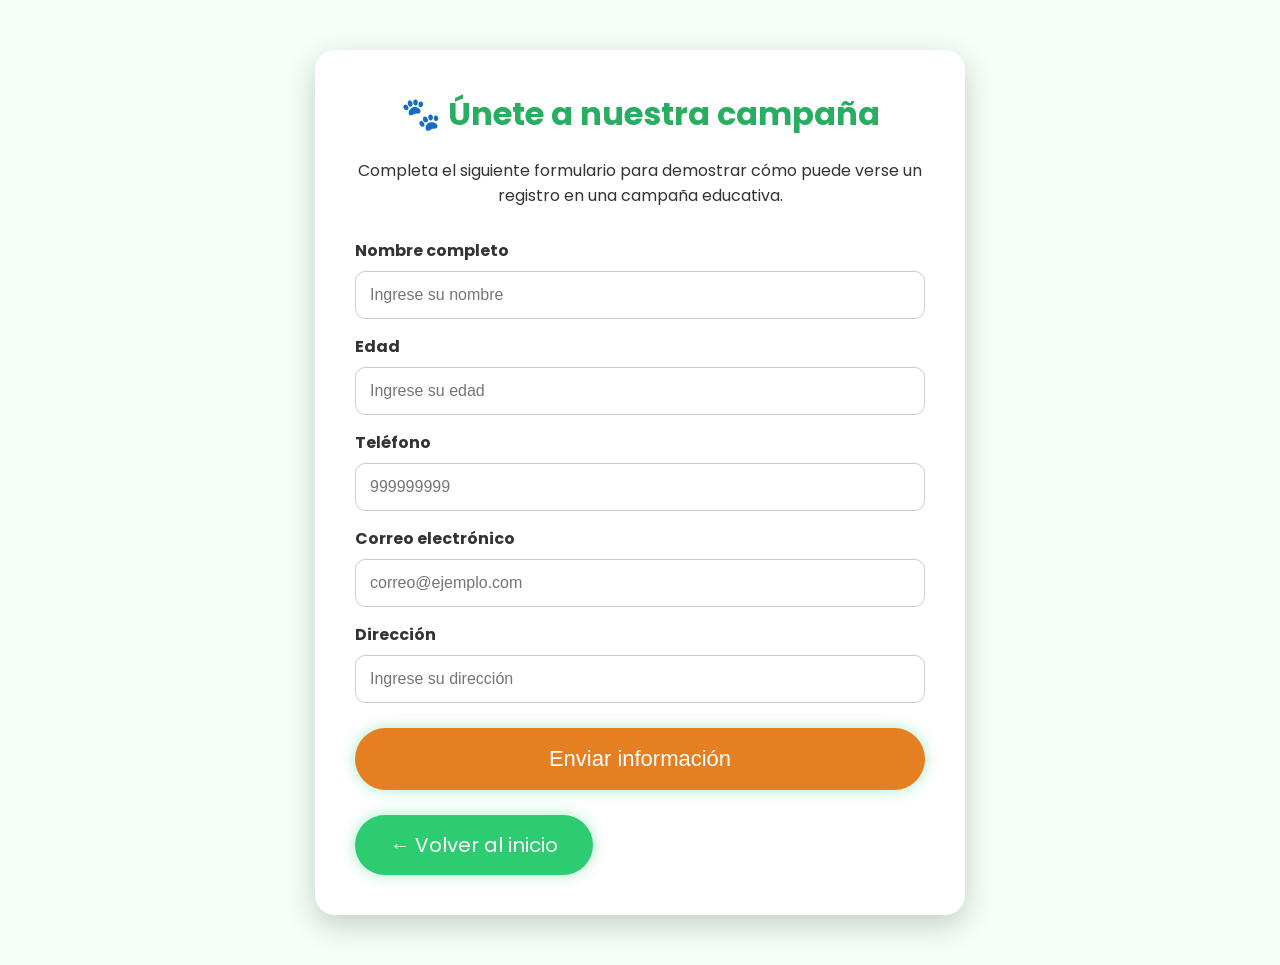
==== formulario.html @ a67ea39f "Primer proyecto web" ====
<!DOCTYPE html>
<html lang="es">
<head>

    <meta charset="UTF-8">
    <meta name="viewport" content="width=device-width, initial-scale=1.0">

    <title>Únete a la campaña</title>

    <link rel="stylesheet" href="style.css">

    <link rel="preconnect" href="https://fonts.googleapis.com">

    <link rel="preconnect" href="https://fonts.gstatic.com" crossorigin>

    <link href="https://fonts.googleapis.com/css2?family=Poppins:wght@300;400;600;700&display=swap" rel="stylesheet">

</head>

<body>

<div class="formulario-container">

    <h1>🐾 Únete a nuestra campaña</h1>

    <p>
        Completa el siguiente formulario para demostrar cómo puede verse un registro en una campaña educativa.
    </p>

    <form action="resultado.html">

        <label>Nombre completo</label>
        <input type="text" placeholder="Ingrese su nombre" required>

        <label>Edad</label>
        <input type="number" min="1" max="120" placeholder="Ingrese su edad" required>

        <label>Teléfono</label>
        <input type="tel" placeholder="999999999" required>

        <label>Correo electrónico</label>
        <input type="email" placeholder="correo@ejemplo.com" required>

        <label>Dirección</label>
        <input type="text" placeholder="Ingrese su dirección" required>

        <button type="submit" class="botonGrande">
            Enviar información
        </button>

    </form>

    <br>

    <a href="index.html" class="boton">
        ← Volver al inicio
    </a>

</div>

</body>
</html>
---- style.css ----
/*==========================
        ESTILOS GENERALES
===========================*/

*{
    margin:0;
    padding:0;
    box-sizing:border-box;
}

body{

    font-family:'Poppins',sans-serif;
    background:#f5fff7;
    color:#333;
    overflow-x:hidden;

}

html{

    scroll-behavior:smooth;

}

/*==========================
          HEADER
===========================*/

header{

    background:linear-gradient(rgba(0,0,0,.55),rgba(0,0,0,.55)),
    url("img/fondo.jpg");

    background-size:cover;
    background-position:center;

    height:100vh;

    display:flex;

    justify-content:center;

    align-items:center;

    text-align:center;

    color:white;

}

.contenedor{

    width:80%;

}

header h1{

    font-size:60px;

    margin-bottom:20px;

}

header p{

    font-size:22px;

    margin-bottom:35px;

    line-height:1.7;

}

/*==========================
        BOTONES
===========================*/

.boton{

    display:inline-block;

    text-decoration:none;

    background:#2ecc71;

    color:white;

    padding:15px 35px;

    border-radius:50px;

    font-size:20px;

    transition:.4s;

}

.boton:hover{

    transform:scale(1.08);

    background:#27ae60;

}

.botonGrande{

    display:inline-block;

    text-decoration:none;

    background:#e67e22;

    color:white;

    padding:18px 40px;

    border-radius:60px;

    font-size:22px;

    margin-top:25px;

    transition:.4s;

}

.botonGrande:hover{

    background:#d35400;

    transform:scale(1.08);

}

/*==========================
        SECCIONES
===========================*/

section{

    width:90%;

    margin:auto;

    padding:70px 0;

}

section h2{

    text-align:center;

    font-size:40px;

    color:#27ae60;

    margin-bottom:25px;

}

section p{

    text-align:center;

    font-size:19px;

    line-height:1.8;

}

/*==========================
          CARDS
===========================*/

.cards{

    display:flex;

    justify-content:space-around;

    gap:30px;

    flex-wrap:wrap;

}

.card{

    width:420px;

    background:white;

    border-radius:20px;

    overflow:hidden;

    box-shadow:0 15px 35px rgba(0,0,0,.15);

    transition:.4s;

}

.card:hover{

    transform:translateY(-10px);

}

.card img{

    width:100%;

    height:270px;

    object-fit:cover;

}

.card h3{

    text-align:center;

    margin-top:20px;

    color:#27ae60;

    font-size:30px;

}

.card p{

    padding:15px;

}

.card ul{

    padding:0 35px 25px;

}

.card li{

    margin-bottom:10px;

    font-size:18px;

}

/*==========================
          TABLA
===========================*/

table{

    width:100%;

    border-collapse:collapse;

    margin-top:30px;

}

th{

    background:#27ae60;

    color:white;

    padding:18px;

    font-size:22px;

}

td{

    border:1px solid #ddd;

    padding:18px;

    text-align:center;

    font-size:20px;

}

tr:nth-child(even){

    background:#f3f3f3;

}


/*=================================
            GALERÍA
==================================*/

.galeria{

    text-align:center;

}

.imagenes{

    display:flex;

    justify-content:center;

    flex-wrap:wrap;

    gap:20px;

    margin-top:40px;

}

.imagenes img{

    width:280px;

    height:220px;

    object-fit:cover;

    border-radius:20px;

    box-shadow:0px 10px 25px rgba(0,0,0,.2);

    transition:.5s;

}

.imagenes img:hover{

    transform:scale(1.08);

}

/*=================================
          BENEFICIOS
==================================*/

.beneficios{

    display:flex;

    justify-content:center;

    gap:30px;

    flex-wrap:wrap;

}

.beneficio{

    width:300px;

    background:white;

    border-radius:20px;

    padding:30px;

    text-align:center;

    box-shadow:0 10px 25px rgba(0,0,0,.12);

    transition:.4s;

}

.beneficio:hover{

    transform:translateY(-10px);

}

.beneficio h3{

    color:#27ae60;

    font-size:28px;

    margin-bottom:15px;

}

/*=================================
            CONTADOR
==================================*/

.contador{

    text-align:center;

    background:#27ae60;

    color:white;

    border-radius:20px;

    padding:60px;

}

.contador h2{

    color:white;

}

#numero{

    font-size:90px;

    margin:20px 0;

}

/*=================================
        FORMULARIO
==================================*/

.formulario-container{

    width:650px;

    margin:50px auto;

    background:white;

    padding:40px;

    border-radius:20px;

    box-shadow:0 10px 30px rgba(0,0,0,.2);

}

.formulario-container h1{

    text-align:center;

    color:#27ae60;

    margin-bottom:20px;

}

.formulario-container p{

    text-align:center;

    margin-bottom:30px;

}

label{

    display:block;

    margin-top:15px;

    margin-bottom:8px;

    font-weight:bold;

}

input{

    width:100%;

    padding:14px;

    border:1px solid #ccc;

    border-radius:10px;

    font-size:16px;

    outline:none;

    transition:.3s;

}

input:focus{

    border:2px solid #27ae60;

}

form button{

    width:100%;

    margin-top:30px;

    border:none;

    cursor:pointer;

}

/*=================================
          FOOTER
==================================*/

footer{

    background:#222;

    color:white;

    text-align:center;

    padding:40px;

    margin-top:60px;

}

footer h3{

    margin-bottom:15px;

}

/*=================================
          RESPONSIVE
==================================*/

@media(max-width:900px){

header h1{

    font-size:40px;

}

header p{

    font-size:18px;

}

.card{

    width:100%;

}

.formulario-container{

    width:95%;

}

.imagenes img{

    width:100%;

    height:250px;

}

#numero{

    font-size:60px;

}

}

@media(max-width:600px){

header{

    height:auto;

    padding:80px 20px;

}

header h1{

    font-size:32px;

}

section h2{

    font-size:30px;

}

.botonGrande{

    width:100%;

    text-align:center;

}

}

/*=================================
          ANIMACIONES
==================================*/

.card{

    animation:aparecer 1s ease;

}

@keyframes aparecer{

    from{

        opacity:0;

        transform:translateY(50px);

    }

    to{

        opacity:1;

        transform:translateY(0);

    }

}

.boton,.botonGrande{

    box-shadow:0 0 15px rgba(46,204,113,.4);

}

.boton:hover{

    box-shadow:0 0 25px rgba(46,204,113,.8);

}

.botonGrande:hover{

    box-shadow:0 0 25px rgba(230,126,34,.8);

}

input:hover{

    background:#f9fff9;

}

section{

    animation:fade 1.2s;

}

@keyframes fade{

    from{

        opacity:0;

    }

    to{

        opacity:1;

    }

}
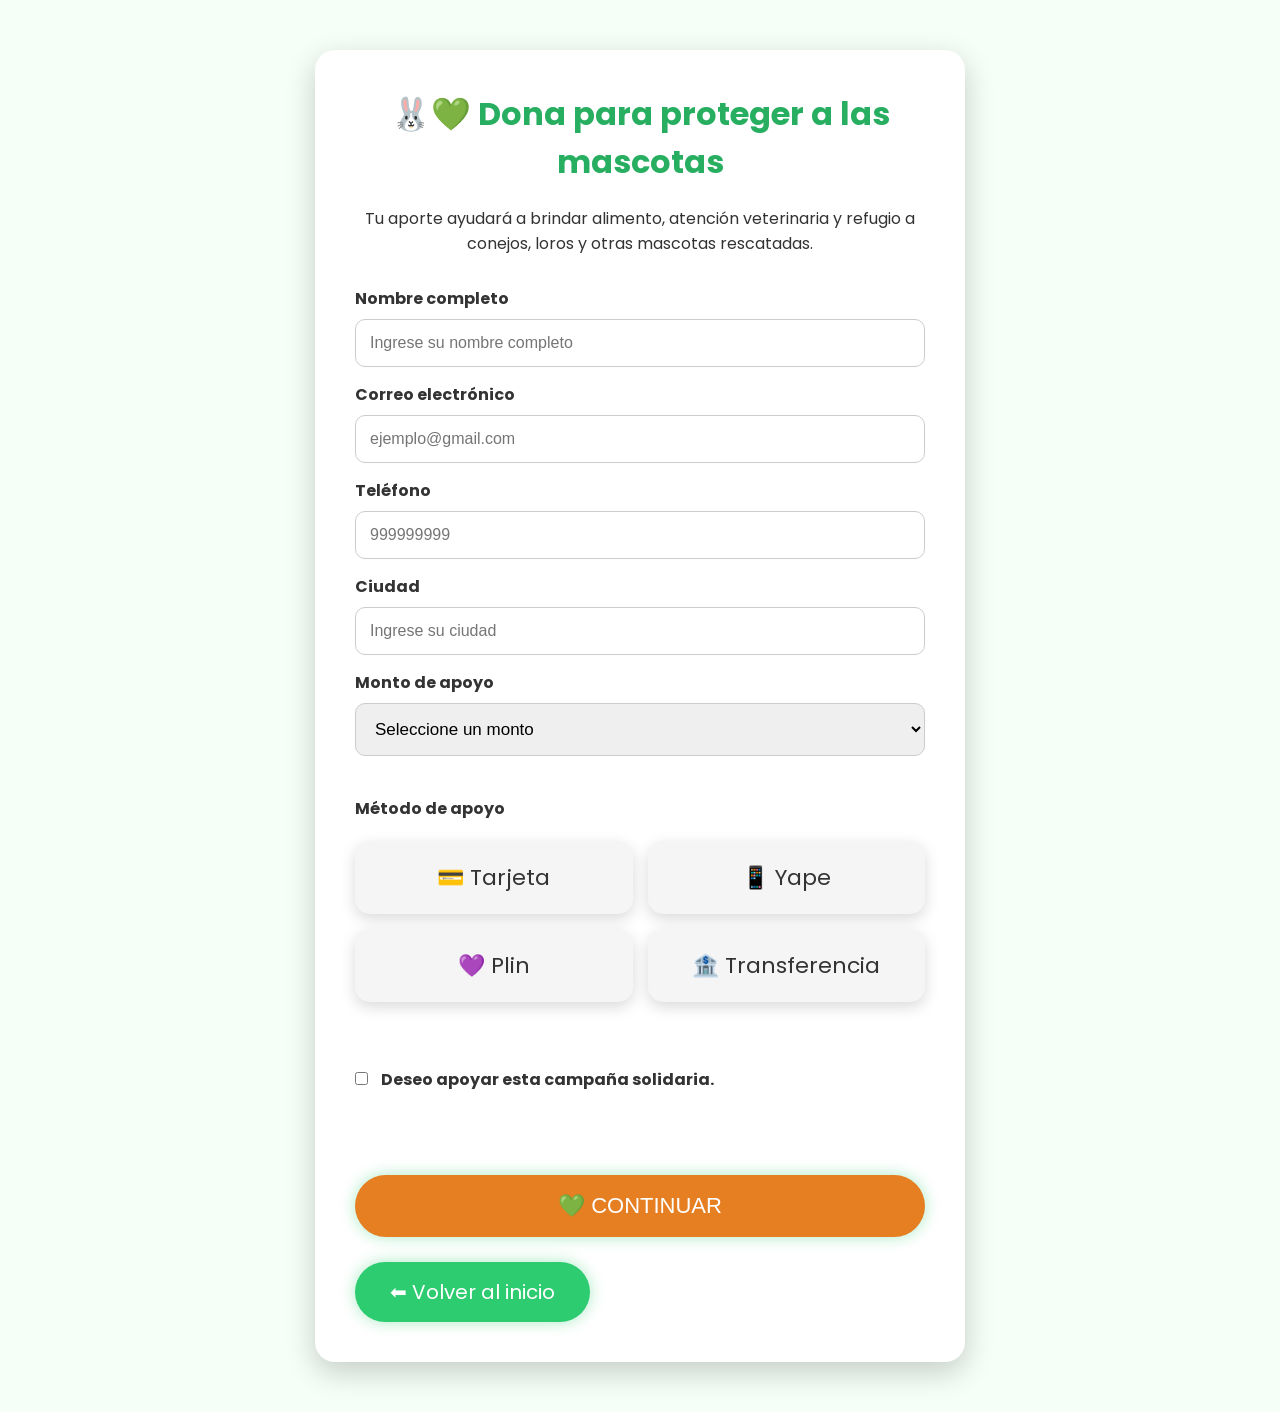
==== commit 13cbb8bb: "Add files via upload" ====
--- a/formulario.html
+++ b/formulario.html
@@ -1,62 +1,134 @@
 <!DOCTYPE html>
 <html lang="es">
+
 <head>
-
     <meta charset="UTF-8">
     <meta name="viewport" content="width=device-width, initial-scale=1.0">
-
-    <title>Únete a la campaña</title>
-
+    <title>Donar a la causa</title>
     <link rel="stylesheet" href="style.css">
-
-    <link rel="preconnect" href="https://fonts.googleapis.com">
-
-    <link rel="preconnect" href="https://fonts.gstatic.com" crossorigin>
-
     <link href="https://fonts.googleapis.com/css2?family=Poppins:wght@300;400;600;700&display=swap" rel="stylesheet">
-
+    
+    <style>
+        #contenedor-tarjeta {
+            display: none; /* Oculto por defecto */
+            margin-top: 15px;
+        }
+        /* Estilo visual para saber qué método está seleccionado */
+        .metodo.activo {
+            border: 2px solid #4CAF50;
+            background-color: #e8f5e9;
+        }
+    </style>
 </head>
 
 <body>
 
-<div class="formulario-container">
+    <div class="formulario-container">
 
-    <h1>🐾 Únete a nuestra campaña</h1>
+        <h1>🐰💚 Dona para proteger a las mascotas</h1>
+        <p>Tu aporte ayudará a brindar alimento, atención veterinaria y refugio a conejos, loros y otras mascotas rescatadas.</p>
 
-    <p>
-        Completa el siguiente formulario para demostrar cómo puede verse un registro en una campaña educativa.
-    </p>
+        <form action="resultado.html">
 
-    <form action="resultado.html">
+            <label>Nombre completo</label>
+            <input type="text" placeholder="Ingrese su nombre completo" required>
 
-        <label>Nombre completo</label>
-        <input type="text" placeholder="Ingrese su nombre" required>
+            <label>Correo electrónico</label>
+            <input type="email" placeholder="ejemplo@gmail.com" required>
 
-        <label>Edad</label>
-        <input type="number" min="1" max="120" placeholder="Ingrese su edad" required>
+            <label>Teléfono</label>
+            <input type="tel" placeholder="999999999" required>
 
-        <label>Teléfono</label>
-        <input type="tel" placeholder="999999999" required>
+            <label>Ciudad</label>
+            <input type="text" placeholder="Ingrese su ciudad" required>
 
-        <label>Correo electrónico</label>
-        <input type="email" placeholder="correo@ejemplo.com" required>
+            <label>Monto de apoyo</label>
+            <select required>
+                <option value="">Seleccione un monto</option>
+                <option>S/ 10</option>
+                <option>S/ 20</option>
+                <option>S/ 50</option>
+                <option>S/ 100</option>
+                <option>Otro</option>
+            </select>
+            <br><br>
 
-        <label>Dirección</label>
-        <input type="text" placeholder="Ingrese su dirección" required>
+            <label>Método de apoyo</label>
+            <div class="metodos">
+                <div class="metodo" id="btn-tarjeta">💳 Tarjeta</div>
+                <div class="metodo" id="btn-yape">📱 Yape</div>
+                <div class="metodo" id="btn-plin">💜 Plin</div>
+                <div class="metodo" id="btn-transf">🏦 Transferencia</div>
+            </div>
+            
+            <br>
 
-        <button type="submit" class="botonGrande">
-            Enviar información
-        </button>
+            <div id="contenedor-tarjeta" class="tarjeta-demo">
+                <h3>💳 Ingrese los datos de su tarjeta</h3>
+                
+                <label>Número de Tarjeta</label>
+                <input type="text" placeholder="0000 0000 0000 0000" maxlength="19">
+                
+                <label>Titular de la Tarjeta</label>
+                <input type="text" placeholder="Nombre que aparece en la tarjeta">
+                
+                <div style="display: flex; gap: 15px;">
+                    <div style="flex: 1;">
+                        <label>Vencimiento</label>
+                        <input type="text" placeholder="MM/AA" maxlength="5">
+                    </div>
+                    <div style="flex: 1;">
+                        <label>CVV</label>
+                        <input type="password" placeholder="***" maxlength="4">
+                    </div>
+                </div>
+                
+            </div>
+            <br>
 
-    </form>
+            <label>
+                <input type="checkbox" required>
+                Deseo apoyar esta campaña solidaria.
+            </label>
+            <br><br>
 
-    <br>
+            <button class="botonGrande">
+                💚 CONTINUAR
+            </button>
 
-    <a href="index.html" class="boton">
-        ← Volver al inicio
-    </a>
+        </form>
 
-</div>
+        <br>
+        <a href="index.html" class="boton">⬅ Volver al inicio</a>
+
+    </div>
+
+    <script>
+        // Seleccionamos todos los botones de método y el contenedor de la tarjeta
+        const botonesMetodo = document.querySelectorAll('.metodo');
+        const contenedorTarjeta = document.getElementById('contenedor-tarjeta');
+
+        // Le agregamos la función de clic a cada botón
+        botonesMetodo.forEach(boton => {
+            boton.addEventListener('click', function() {
+                
+                // 1. Quitar la clase 'activo' de todos los botones
+                botonesMetodo.forEach(b => b.classList.remove('activo'));
+                
+                // 2. Poner la clase 'activo' solo al botón que hicimos clic
+                this.classList.add('activo');
+
+                // 3. Evaluar si hicimos clic en "Tarjeta"
+                if (this.id === 'btn-tarjeta') {
+                    // Si es tarjeta, mostramos el div
+                    contenedorTarjeta.style.display = 'block';
+                } else {
+                    // Si es cualquier otro método, lo ocultamos
+                    contenedorTarjeta.style.display = 'none';
+                }
+            });
+        });
+    </script>
 
 </body>
 </html>
--- a/style.css
+++ b/style.css
@@ -686,4 +686,69 @@
 
     }
 
+}
+
+
+select{
+
+width:100%;
+
+padding:15px;
+
+border-radius:10px;
+
+border:1px solid #ccc;
+
+font-size:17px;
+
+}
+
+.metodos{
+
+display:grid;
+
+grid-template-columns:repeat(2,1fr);
+
+gap:15px;
+
+margin-top:20px;
+
+}
+
+.metodo{
+
+background:#f5f5f5;
+
+padding:20px;
+
+border-radius:15px;
+
+text-align:center;
+
+font-size:22px;
+
+cursor:pointer;
+
+transition:.4s;
+
+box-shadow:0 5px 15px rgba(0,0,0,.15);
+
+}
+
+.metodo:hover{
+
+background:#27ae60;
+
+color:white;
+
+transform:scale(1.05);
+
+}
+
+input[type="checkbox"]{
+
+width:auto;
+
+margin-right:10px;
+
 }
